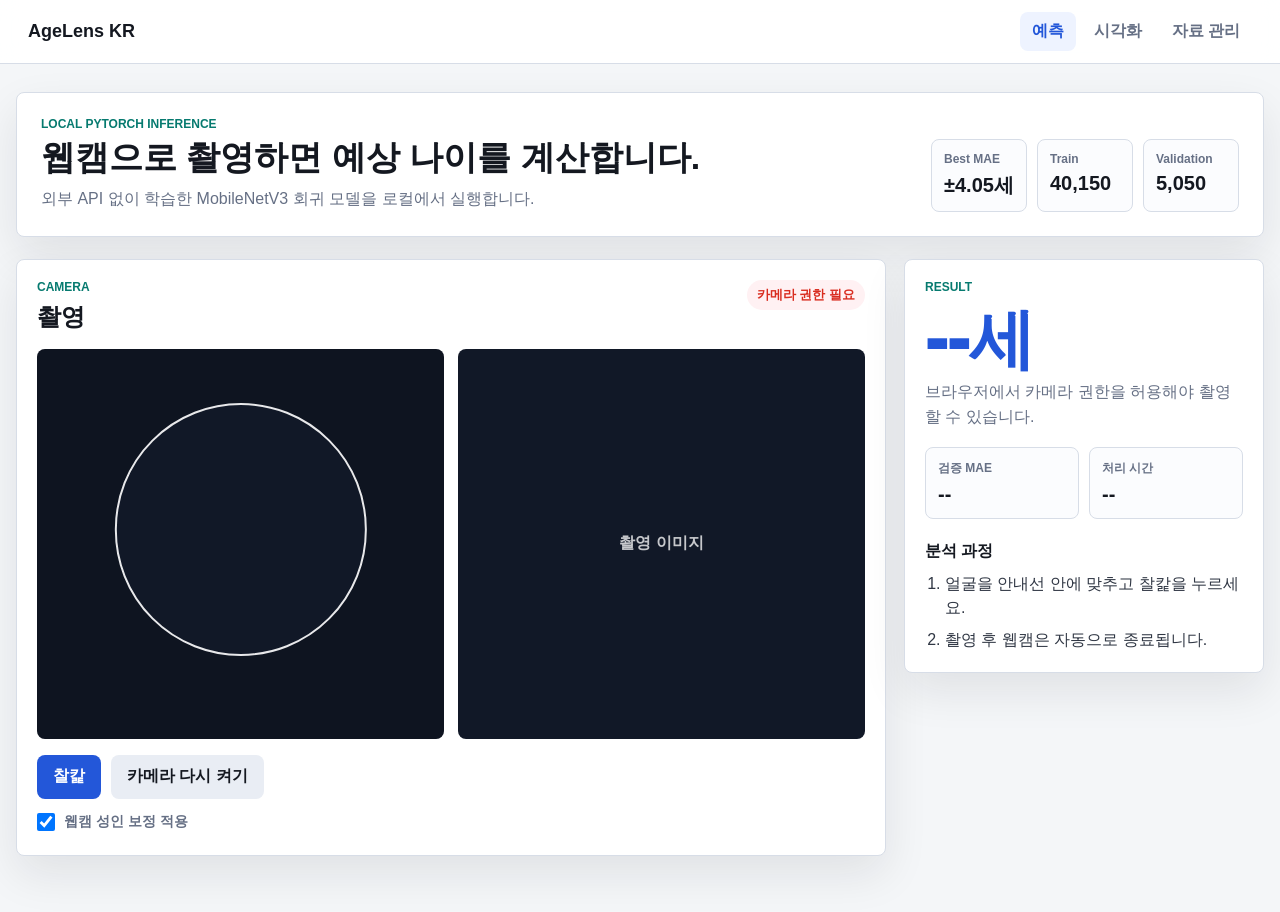
==== index.html @ 4bc0bea7 "Initial project setup" ====
<!doctype html>
<html lang="ko">
  <head>
    <meta charset="UTF-8" />
    <meta name="viewport" content="width=device-width, initial-scale=1.0" />
    <title>&#54620;&#44397;&#51064; &#50620;&#44404; &#45208;&#51060; &#50696;&#52769;</title>
    <link rel="stylesheet" href="style.css" />
  </head>
  <body>
    <header class="topbar">
      <a class="brand" href="/">AgeLens KR</a>
      <nav>
        <a href="/" aria-current="page">&#50696;&#52769;</a>
        <a href="/visualizations.html">&#49884;&#44033;&#54868;</a>
        <a href="/files.html">&#51088;&#47308; &#44288;&#47532;</a>
      </nav>
    </header>

    <main class="page">
      <section class="hero">
        <div>
          <p class="eyebrow">Local PyTorch Inference</p>
          <h1>&#50937;&#52896;&#51004;&#47196; &#52524;&#50689;&#54616;&#47732; &#50696;&#49345; &#45208;&#51060;&#47484; &#44228;&#49328;&#54633;&#45768;&#45796;.</h1>
          <p class="lead">&#50808;&#48512; API &#50630;&#51060; &#54617;&#49845;&#54620; MobileNetV3 &#54924;&#44480; &#47784;&#45944;&#51012; &#47196;&#52972;&#50640;&#49436; &#49892;&#54665;&#54633;&#45768;&#45796;.</p>
        </div>
        <div class="hero-stats">
          <div><span>Best MAE</span><strong>&#177;4.05&#49464;</strong></div>
          <div><span>Train</span><strong>40,150</strong></div>
          <div><span>Validation</span><strong>5,050</strong></div>
        </div>
      </section>

      <section class="workspace">
        <article class="camera-card">
          <div class="card-head">
            <div>
              <p class="eyebrow">Camera</p>
              <h2>&#52524;&#50689;</h2>
            </div>
            <span id="cameraStatus" class="status">&#52852;&#47700;&#46972; &#51456;&#48708; &#51473;</span>
          </div>

          <div class="camera-layout">
            <div class="video-box">
              <video id="video" autoplay playsinline muted></video>
              <div class="face-guide"></div>
            </div>
            <div class="shot-box">
              <canvas id="canvas" width="720" height="540"></canvas>
              <div id="placeholder" class="placeholder">&#52524;&#50689; &#51060;&#48120;&#51648;</div>
            </div>
          </div>

          <div class="button-row">
            <button id="captureBtn" class="primary-btn" type="button">&#52272;&#52865;</button>
            <button id="retryBtn" class="secondary-btn" type="button">&#52852;&#47700;&#46972; &#45796;&#49884; &#53020;&#44592;</button>
          </div>
          <label class="inline-check">
            <input id="webcamCorrection" type="checkbox" checked />
            <span>&#50937;&#52896; &#49457;&#51064; &#48372;&#51221; &#51201;&#50857;</span>
          </label>
        </article>

        <aside class="result-card">
          <p class="eyebrow">Result</p>
          <div id="resultAge" class="age-value">--&#49464;</div>
          <p id="resultRange" class="muted">&#52524;&#50689;&#54616;&#47732; &#50696;&#52769; &#44208;&#44284;&#44032; &#54364;&#49884;&#46121;&#45768;&#45796;.</p>
          <div class="metrics">
            <div><span>&#44160;&#51613; MAE</span><strong id="modelMae">--</strong></div>
            <div><span>&#52376;&#47532; &#49884;&#44036;</span><strong id="elapsed">--</strong></div>
          </div>
          <h3>&#48516;&#49437; &#44284;&#51221;</h3>
          <ol id="analysisList" class="analysis-list">
            <li>&#50620;&#44404;&#51012; &#50504;&#45236;&#49440; &#50504;&#50640; &#47582;&#52628;&#44256; &#52272;&#52865;&#51012; &#45572;&#47476;&#49464;&#50836;.</li>
            <li>&#52524;&#50689; &#54980; &#50937;&#52896;&#51008; &#51088;&#46041;&#51004;&#47196; &#51333;&#47308;&#46121;&#45768;&#45796;.</li>
          </ol>
        </aside>
      </section>
    </main>

    <script src="app.js"></script>
  </body>
</html>
---- style.css ----
:root {
  --bg: #f4f6f8;
  --panel: #ffffff;
  --ink: #141820;
  --muted: #667085;
  --line: #d7dde7;
  --blue: #2357d9;
  --blue-dark: #183ea6;
  --green: #067a6f;
  --red: #d92d20;
  --shadow: 0 18px 45px rgba(20, 24, 32, 0.09);
}

* {
  box-sizing: border-box;
}

body {
  margin: 0;
  min-height: 100vh;
  color: var(--ink);
  background: var(--bg);
  font-family: "Segoe UI", "Malgun Gothic", Arial, sans-serif;
}

a {
  color: inherit;
  text-decoration: none;
}

.topbar {
  position: sticky;
  top: 0;
  z-index: 10;
  display: flex;
  align-items: center;
  justify-content: space-between;
  gap: 18px;
  min-height: 64px;
  padding: 0 28px;
  border-bottom: 1px solid var(--line);
  background: rgba(255, 255, 255, 0.92);
  backdrop-filter: blur(12px);
}

.brand {
  font-size: 18px;
  font-weight: 900;
}

nav {
  display: flex;
  gap: 6px;
}

nav a {
  padding: 9px 12px;
  border-radius: 8px;
  color: var(--muted);
  font-weight: 750;
}

nav a[aria-current="page"],
nav a:hover {
  color: var(--blue);
  background: #eef3ff;
}

.page {
  width: min(1320px, calc(100% - 32px));
  margin: 0 auto;
  padding: 28px 0 56px;
}

.hero {
  display: flex;
  align-items: flex-end;
  justify-content: space-between;
  gap: 24px;
  margin-bottom: 22px;
  padding: 24px;
  border: 1px solid var(--line);
  border-radius: 8px;
  background: var(--panel);
  box-shadow: var(--shadow);
}

.hero.compact {
  align-items: flex-start;
}

.eyebrow {
  margin: 0 0 7px;
  color: var(--green);
  font-size: 12px;
  font-weight: 900;
  letter-spacing: 0;
  text-transform: uppercase;
}

h1,
h2,
h3,
p {
  margin-top: 0;
}

h1 {
  max-width: 780px;
  margin-bottom: 10px;
  font-size: 34px;
  line-height: 1.15;
}

h2 {
  margin-bottom: 0;
  font-size: 24px;
}

h3 {
  margin: 22px 0 10px;
  font-size: 16px;
}

.lead {
  max-width: 760px;
  margin-bottom: 0;
  color: var(--muted);
  line-height: 1.55;
}

.hero-stats {
  display: grid;
  grid-template-columns: repeat(3, minmax(96px, 1fr));
  gap: 10px;
}

.hero-stats div,
.metrics div {
  padding: 12px;
  border: 1px solid var(--line);
  border-radius: 8px;
  background: #fbfcfe;
}

.hero-stats span,
.metrics span {
  display: block;
  margin-bottom: 6px;
  color: var(--muted);
  font-size: 12px;
  font-weight: 700;
}

.hero-stats strong,
.metrics strong {
  font-size: 20px;
}

.workspace {
  display: grid;
  grid-template-columns: minmax(0, 1fr) 360px;
  gap: 18px;
  align-items: start;
}

.camera-card,
.result-card,
.upload-card,
.viz-card,
.file-card {
  border: 1px solid var(--line);
  border-radius: 8px;
  background: var(--panel);
  box-shadow: var(--shadow);
}

.camera-card,
.result-card,
.upload-card,
.file-card {
  padding: 20px;
}

.card-head {
  display: flex;
  align-items: flex-start;
  justify-content: space-between;
  gap: 12px;
  margin-bottom: 16px;
}

.status {
  display: inline-flex;
  align-items: center;
  min-height: 30px;
  padding: 0 10px;
  border-radius: 999px;
  color: #3730a3;
  background: #eef2ff;
  font-size: 13px;
  font-weight: 800;
}

.status.ready {
  color: #067647;
  background: #ecfdf3;
}

.status.error {
  color: var(--red);
  background: #fff1f3;
}

.camera-layout {
  display: grid;
  grid-template-columns: 1fr 1fr;
  gap: 14px;
}

.video-box,
.shot-box {
  position: relative;
  overflow: hidden;
  min-height: 390px;
  border-radius: 8px;
  background: #111827;
}

video,
canvas {
  display: block;
  width: 100%;
  height: 100%;
  min-height: 390px;
  object-fit: cover;
}

.face-guide {
  position: absolute;
  top: 14%;
  left: 50%;
  width: min(62%, 300px);
  aspect-ratio: 1;
  transform: translateX(-50%);
  border: 2px solid rgba(255, 255, 255, 0.9);
  border-radius: 50%;
  box-shadow: 0 0 0 999px rgba(0, 0, 0, 0.18);
  pointer-events: none;
}

.placeholder {
  position: absolute;
  inset: 0;
  display: grid;
  place-items: center;
  color: rgba(255, 255, 255, 0.76);
  font-weight: 850;
}

.button-row {
  display: flex;
  gap: 10px;
  margin-top: 16px;
}

.inline-check {
  display: inline-flex;
  grid-template-columns: none;
  align-items: center;
  gap: 9px;
  margin: 14px 0 0;
  color: var(--muted);
  font-size: 14px;
}

.inline-check input {
  width: 18px;
  height: 18px;
  margin: 0;
}

button {
  min-height: 44px;
  border: 0;
  border-radius: 8px;
  padding: 0 16px;
  font: inherit;
  font-weight: 850;
  cursor: pointer;
}

button:disabled {
  cursor: wait;
  opacity: 0.65;
}

.primary-btn {
  color: white;
  background: var(--blue);
}

.primary-btn:hover {
  background: var(--blue-dark);
}

.secondary-btn {
  color: var(--ink);
  background: #e9edf4;
}

.age-value {
  margin: 12px 0 8px;
  color: var(--blue);
  font-size: 66px;
  line-height: 1;
  font-weight: 950;
}

.muted {
  color: var(--muted);
  line-height: 1.55;
}

.metrics {
  display: grid;
  grid-template-columns: 1fr 1fr;
  gap: 10px;
  margin: 18px 0 4px;
}

.analysis-list {
  display: grid;
  gap: 8px;
  margin: 0;
  padding-left: 20px;
  color: #303744;
  line-height: 1.5;
}

.viz-toolbar {
  display: flex;
  align-items: center;
  justify-content: space-between;
  gap: 16px;
  margin-bottom: 16px;
  padding: 14px 16px;
  border: 1px solid var(--line);
  border-radius: 8px;
  background: var(--panel);
  box-shadow: var(--shadow);
}

.viz-toolbar label {
  display: flex;
  align-items: center;
  gap: 10px;
  margin: 0;
  white-space: nowrap;
}

.viz-toolbar input {
  width: 220px;
}

.viz-page-grid {
  display: grid;
  grid-template-columns: repeat(2, minmax(0, 1fr));
  gap: 16px;
  --viz-zoom: 1;
  --caption-size: 15px;
}

.viz-card {
  overflow: hidden;
  margin: 0;
}

.viz-card.wide {
  grid-column: span 2;
}

.viz-card img {
  display: block;
  width: 100%;
  aspect-ratio: calc(16 / 10 / var(--viz-zoom));
  object-fit: contain;
  background: white;
}

.viz-card figcaption {
  padding: 12px 14px;
  border-top: 1px solid var(--line);
  color: var(--muted);
  font-size: var(--caption-size);
  font-weight: 850;
}

.file-workspace {
  display: grid;
  grid-template-columns: 360px minmax(0, 1fr);
  gap: 18px;
  align-items: start;
}

label {
  display: grid;
  gap: 7px;
  margin-bottom: 14px;
  color: #333a46;
  font-weight: 850;
}

input,
textarea {
  width: 100%;
  border: 1px solid var(--line);
  border-radius: 8px;
  padding: 11px 12px;
  color: var(--ink);
  background: #fbfcfe;
  font: inherit;
}

textarea {
  resize: vertical;
}

.file-list {
  display: grid;
  gap: 12px;
}

.file-card {
  display: grid;
  grid-template-columns: minmax(0, 1fr) auto;
  gap: 14px;
  align-items: start;
}

.file-card h3 {
  margin: 0 0 6px;
}

.file-card p {
  margin-bottom: 8px;
}

.file-meta {
  color: var(--muted);
  font-size: 13px;
}

.preview {
  margin-top: 10px;
  padding: 12px;
  border: 1px solid var(--line);
  border-radius: 8px;
  background: #fbfcfe;
  color: #303744;
  white-space: pre-wrap;
  overflow: auto;
  max-height: 240px;
}

.preview img {
  max-width: 100%;
  border-radius: 8px;
}

.file-preview-note {
  color: var(--muted);
  font-size: 14px;
  line-height: 1.55;
}

@media (max-width: 1040px) {
  .hero,
  .workspace,
  .camera-layout,
  .file-workspace,
  .viz-page-grid {
    grid-template-columns: 1fr;
  }

  .viz-card.wide {
    grid-column: span 1;
  }

  .hero-stats {
    width: 100%;
  }
}

@media (max-width: 680px) {
  .topbar {
    align-items: flex-start;
    flex-direction: column;
    padding: 14px 16px;
  }

  nav {
    flex-wrap: wrap;
  }

  h1 {
    font-size: 28px;
  }

  .age-value {
    font-size: 54px;
  }
}
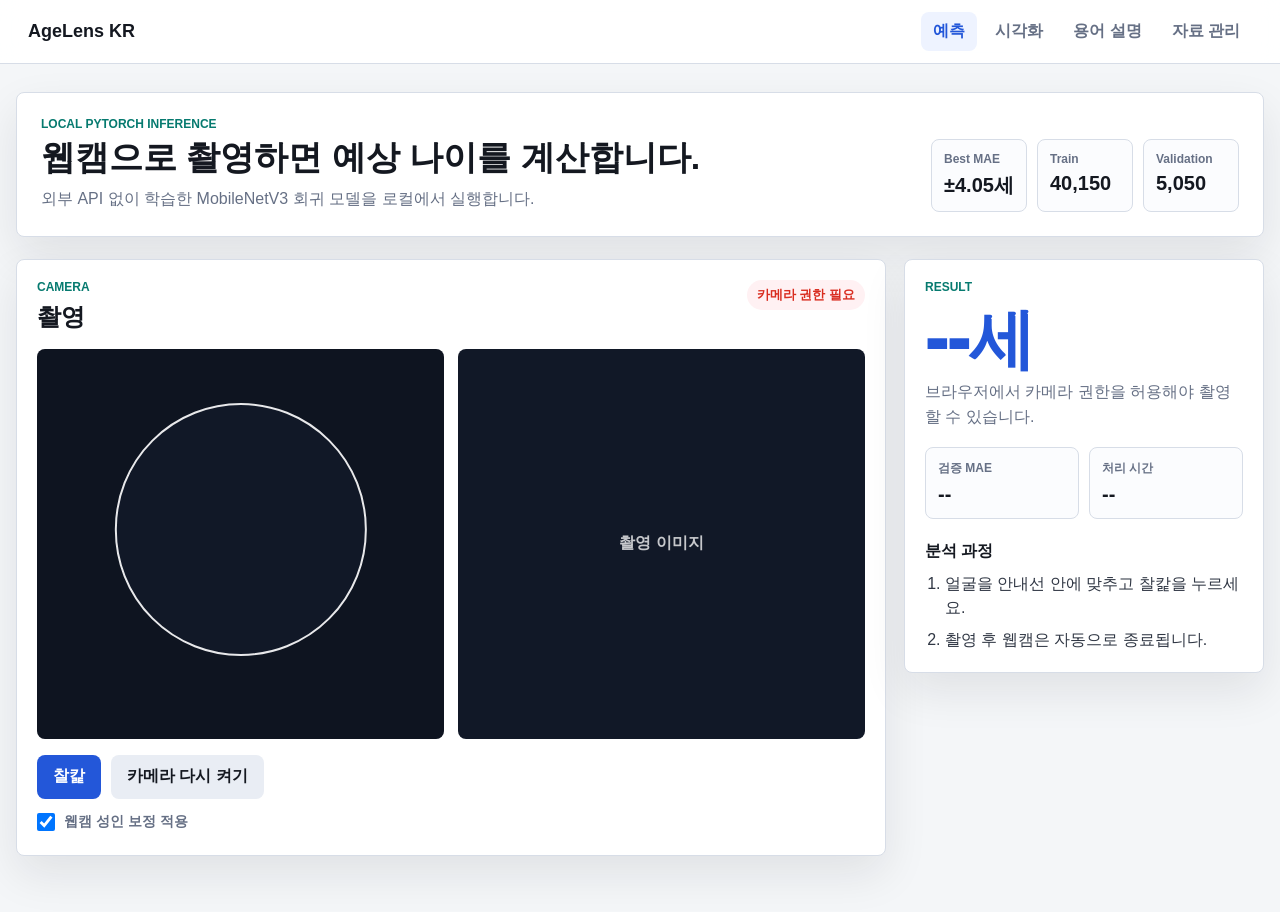
==== commit e8115156: "Add glossary page" ====
--- a/index.html
+++ b/index.html
@@ -12,6 +12,7 @@
       <nav>
         <a href="/" aria-current="page">&#50696;&#52769;</a>
         <a href="/visualizations.html">&#49884;&#44033;&#54868;</a>
+        <a href="/terms.html">&#50857;&#50612; &#49444;&#47749;</a>
         <a href="/files.html">&#51088;&#47308; &#44288;&#47532;</a>
       </nav>
     </header>
--- a/style.css
+++ b/style.css
@@ -396,6 +396,74 @@
   font-weight: 850;
 }
 
+.terms-grid {
+  display: grid;
+  grid-template-columns: repeat(2, minmax(0, 1fr));
+  gap: 14px;
+}
+
+.term-card {
+  border: 1px solid var(--line);
+  border-radius: 8px;
+  padding: 20px;
+  background: var(--panel);
+  box-shadow: var(--shadow);
+}
+
+.term-card h2 {
+  margin: 0 0 8px;
+  font-size: 19px;
+}
+
+.term-card p {
+  margin: 0;
+  color: var(--muted);
+  line-height: 1.65;
+}
+
+.terms-panel {
+  border: 1px solid var(--line);
+  border-radius: 8px;
+  padding: 22px;
+  background: var(--panel);
+  box-shadow: var(--shadow);
+}
+
+.term-table-wrap {
+  overflow-x: auto;
+}
+
+.term-table {
+  width: 100%;
+  border-collapse: collapse;
+  min-width: 760px;
+}
+
+.term-table th,
+.term-table td {
+  border-bottom: 1px solid var(--line);
+  padding: 15px 14px;
+  text-align: left;
+  vertical-align: top;
+}
+
+.term-table th {
+  color: #111827;
+  background: #f3f6fb;
+  font-size: 15px;
+}
+
+.term-table td:first-child {
+  width: 220px;
+  color: #111827;
+  font-weight: 850;
+}
+
+.term-table td:last-child {
+  color: #3d4654;
+  line-height: 1.65;
+}
+
 .file-workspace {
   display: grid;
   grid-template-columns: 360px minmax(0, 1fr);
@@ -479,7 +547,8 @@
   .workspace,
   .camera-layout,
   .file-workspace,
-  .viz-page-grid {
+  .viz-page-grid,
+  .terms-grid {
     grid-template-columns: 1fr;
   }
 
@@ -511,3 +580,75 @@
     font-size: 54px;
   }
 }
+
+/* 시각화 설명 박스 */
+.viz-description {
+  padding: 16px 18px 20px;
+  border-top: 1px solid #e5e7eb;
+  background: #ffffff;
+}
+
+.viz-description h3 {
+  margin: 0 0 8px;
+  font-size: 17px;
+  font-weight: 700;
+  color: #111827;
+}
+
+.viz-description p {
+  margin: 0;
+  font-size: 15px;
+  line-height: 1.65;
+  color: #374151;
+}
+
+/* 시각화 그래프 크기 조절 + 저시력 사용자용 큰 보기 */
+:root {
+  --viz-scale: 1;
+}
+
+.viz-page-grid.large-view {
+  grid-template-columns: 1fr;
+}
+
+.viz-page-grid.large-view .viz-card,
+.viz-page-grid.large-view .viz-card.wide {
+  grid-column: span 1;
+}
+
+.viz-card {
+  overflow: hidden;
+}
+
+.viz-card img,
+img[src*="assets/visualizations"] {
+  width: min(calc(88% * var(--viz-scale)), 100%);
+  max-width: 100%;
+  height: auto;
+  display: block;
+  margin: 18px auto;
+  object-fit: contain;
+  background: #ffffff;
+  transition: width 0.2s ease;
+}
+
+.viz-page-grid.large-view .viz-card img,
+.viz-page-grid.large-view img[src*="assets/visualizations"] {
+  width: 100%;
+  max-width: 100%;
+  margin: 22px auto;
+}
+
+.viz-page-grid.large-view .viz-card figcaption {
+  font-size: 18px;
+  line-height: 1.6;
+}
+
+.viz-page-grid.large-view .viz-description h3 {
+  font-size: 21px;
+}
+
+.viz-page-grid.large-view .viz-description p {
+  font-size: 18px;
+  line-height: 1.8;
+}
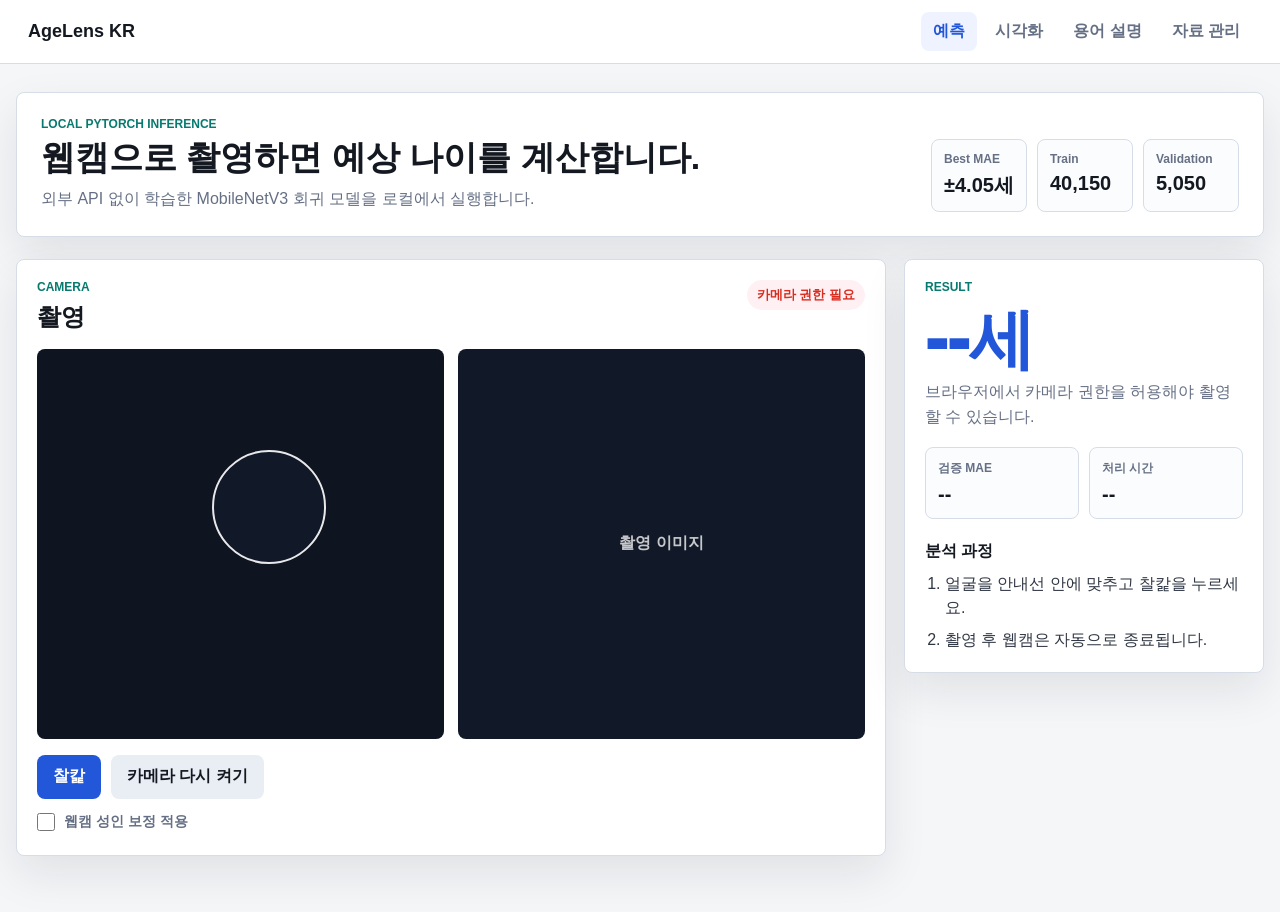
==== commit 94e7654b: "Add EfficientNet v3 age training" ====
--- a/index.html
+++ b/index.html
@@ -57,7 +57,7 @@
             <button id="retryBtn" class="secondary-btn" type="button">&#52852;&#47700;&#46972; &#45796;&#49884; &#53020;&#44592;</button>
           </div>
           <label class="inline-check">
-            <input id="webcamCorrection" type="checkbox" checked />
+            <input id="webcamCorrection" type="checkbox" />
             <span>&#50937;&#52896; &#49457;&#51064; &#48372;&#51221; &#51201;&#50857;</span>
           </label>
         </article>
--- a/style.css
+++ b/style.css
@@ -238,9 +238,9 @@
 
 .face-guide {
   position: absolute;
-  top: 14%;
-  left: 50%;
-  width: min(62%, 300px);
+  top: 26%;
+  left: 57%;
+  width: min(28%, 150px);
   aspect-ratio: 1;
   transform: translateX(-50%);
   border: 2px solid rgba(255, 255, 255, 0.9);
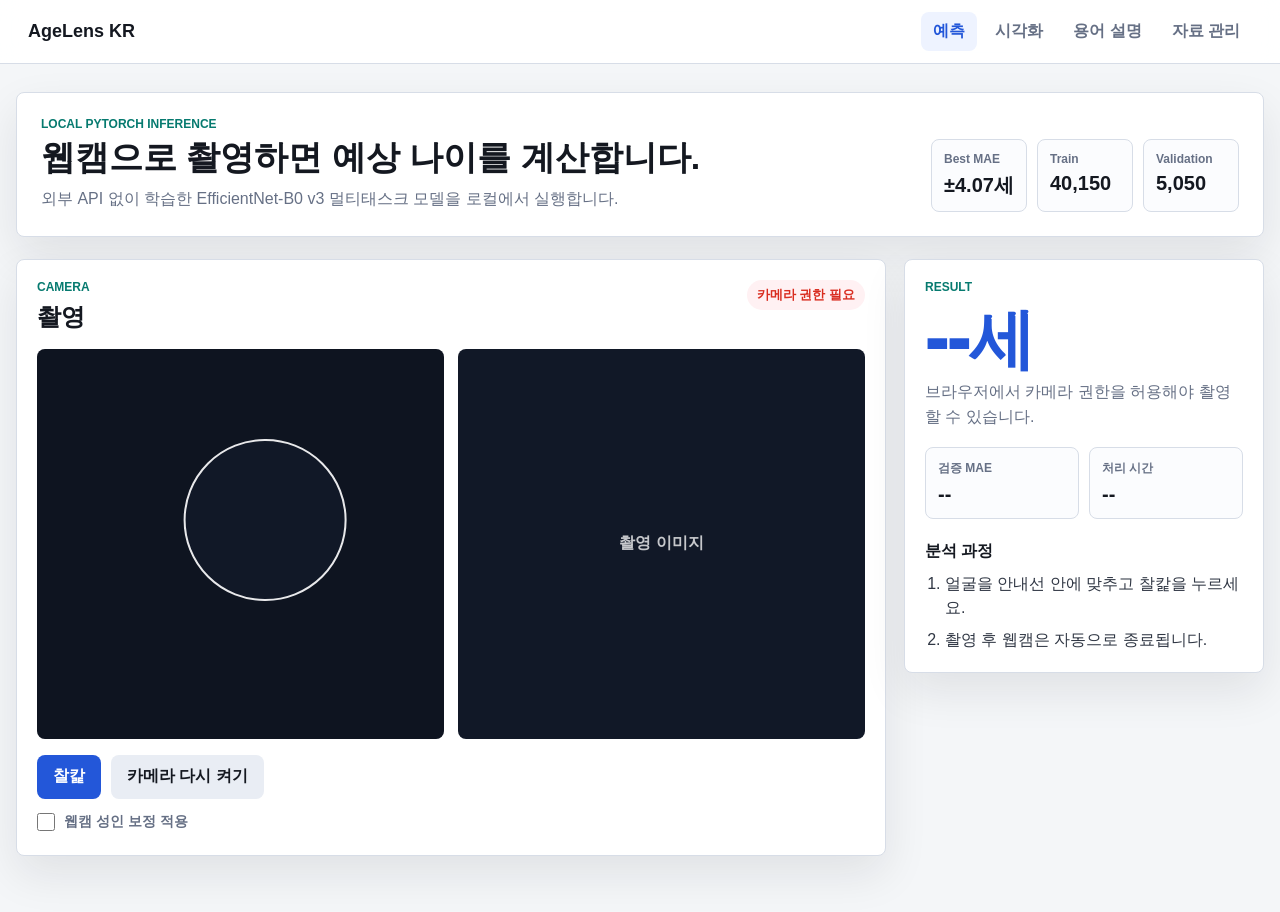
==== commit 902ba64d: "Use EfficientNet v3 for web inference" ====
--- a/index.html
+++ b/index.html
@@ -22,10 +22,10 @@
         <div>
           <p class="eyebrow">Local PyTorch Inference</p>
           <h1>&#50937;&#52896;&#51004;&#47196; &#52524;&#50689;&#54616;&#47732; &#50696;&#49345; &#45208;&#51060;&#47484; &#44228;&#49328;&#54633;&#45768;&#45796;.</h1>
-          <p class="lead">&#50808;&#48512; API &#50630;&#51060; &#54617;&#49845;&#54620; MobileNetV3 &#54924;&#44480; &#47784;&#45944;&#51012; &#47196;&#52972;&#50640;&#49436; &#49892;&#54665;&#54633;&#45768;&#45796;.</p>
+          <p class="lead">외부 API 없이 학습한 EfficientNet-B0 v3 멀티태스크 모델을 로컬에서 실행합니다.</p>
         </div>
         <div class="hero-stats">
-          <div><span>Best MAE</span><strong>&#177;4.05&#49464;</strong></div>
+          <div><span>Best MAE</span><strong>±4.07세</strong></div>
           <div><span>Train</span><strong>40,150</strong></div>
           <div><span>Validation</span><strong>5,050</strong></div>
         </div>
--- a/style.css
+++ b/style.css
@@ -238,9 +238,9 @@
 
 .face-guide {
   position: absolute;
-  top: 26%;
-  left: 57%;
-  width: min(28%, 150px);
+  top: 23%;
+  left: 56%;
+  width: min(40%, 220px);
   aspect-ratio: 1;
   transform: translateX(-50%);
   border: 2px solid rgba(255, 255, 255, 0.9);
@@ -369,6 +369,15 @@
   gap: 16px;
   --viz-zoom: 1;
   --caption-size: 15px;
+}
+
+.viz-section-title {
+  margin-top: 8px;
+}
+
+.viz-section-title h2 {
+  margin: 0;
+  font-size: 24px;
 }
 
 .viz-card {
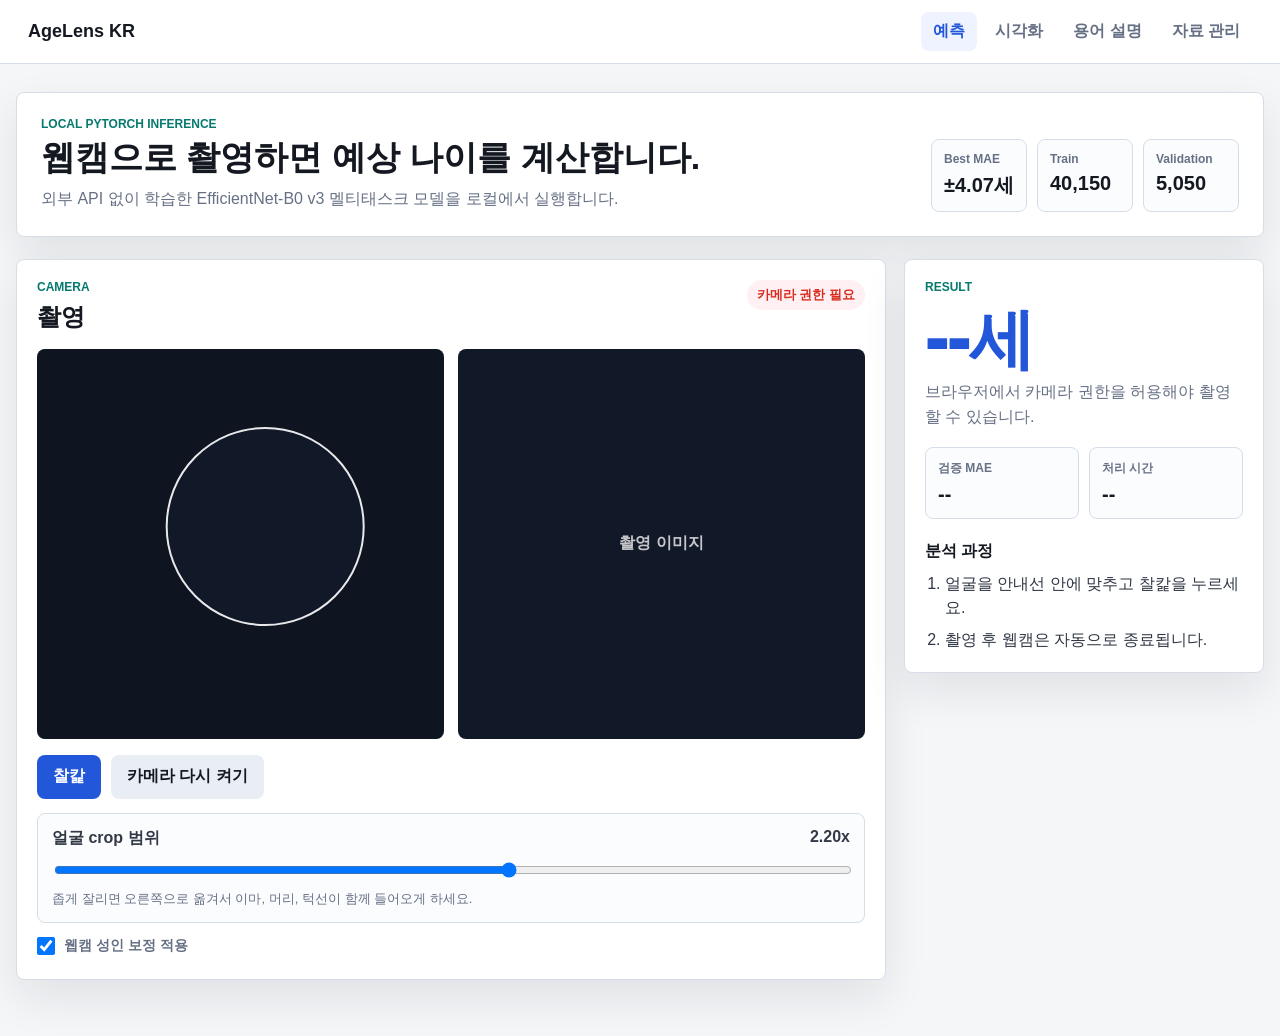
==== commit bb7eb973: "Improve webcam crop and adult calibration" ====
--- a/index.html
+++ b/index.html
@@ -22,10 +22,10 @@
         <div>
           <p class="eyebrow">Local PyTorch Inference</p>
           <h1>&#50937;&#52896;&#51004;&#47196; &#52524;&#50689;&#54616;&#47732; &#50696;&#49345; &#45208;&#51060;&#47484; &#44228;&#49328;&#54633;&#45768;&#45796;.</h1>
-          <p class="lead">외부 API 없이 학습한 EfficientNet-B0 v3 멀티태스크 모델을 로컬에서 실행합니다.</p>
+          <p class="lead">&#50808;&#48512; API &#50630;&#51060; &#54617;&#49845;&#54620; EfficientNet-B0 v3 &#47708;&#54000;&#53468;&#49828;&#53356; &#47784;&#45944;&#51012; &#47196;&#52972;&#50640;&#49436; &#49892;&#54665;&#54633;&#45768;&#45796;.</p>
         </div>
         <div class="hero-stats">
-          <div><span>Best MAE</span><strong>±4.07세</strong></div>
+          <div><span>Best MAE</span><strong>&#177;4.07&#49464;</strong></div>
           <div><span>Train</span><strong>40,150</strong></div>
           <div><span>Validation</span><strong>5,050</strong></div>
         </div>
@@ -44,7 +44,7 @@
           <div class="camera-layout">
             <div class="video-box">
               <video id="video" autoplay playsinline muted></video>
-              <div class="face-guide"></div>
+              <div id="faceGuide" class="face-guide"></div>
             </div>
             <div class="shot-box">
               <canvas id="canvas" width="720" height="540"></canvas>
@@ -56,8 +56,17 @@
             <button id="captureBtn" class="primary-btn" type="button">&#52272;&#52865;</button>
             <button id="retryBtn" class="secondary-btn" type="button">&#52852;&#47700;&#46972; &#45796;&#49884; &#53020;&#44592;</button>
           </div>
+
+          <div class="capture-controls">
+            <label class="range-control">
+              <span>&#50620;&#44404; crop &#48276;&#50948; <strong id="cropScaleValue">2.20x</strong></span>
+              <input id="cropScale" type="range" min="1.40" max="2.80" step="0.05" value="2.20" />
+            </label>
+            <p class="control-note">&#51329;&#44172; &#51096;&#47532;&#47732; &#50724;&#47480;&#51901;&#51004;&#47196; &#50734;&#44200;&#49436; &#51060;&#47560;, &#47672;&#47532;, &#53553;&#49440;&#51060; &#54632;&#44760; &#46308;&#50612;&#50724;&#44172; &#54616;&#49464;&#50836;.</p>
+          </div>
+
           <label class="inline-check">
-            <input id="webcamCorrection" type="checkbox" />
+            <input id="webcamCorrection" type="checkbox" checked />
             <span>&#50937;&#52896; &#49457;&#51064; &#48372;&#51221; &#51201;&#50857;</span>
           </label>
         </article>
--- a/style.css
+++ b/style.css
@@ -238,9 +238,9 @@
 
 .face-guide {
   position: absolute;
-  top: 23%;
+  top: 20%;
   left: 56%;
-  width: min(40%, 220px);
+  width: min(49%, 274px);
   aspect-ratio: 1;
   transform: translateX(-50%);
   border: 2px solid rgba(255, 255, 255, 0.9);
@@ -262,6 +262,39 @@
   display: flex;
   gap: 10px;
   margin-top: 16px;
+}
+
+.capture-controls {
+  margin-top: 14px;
+  padding: 14px;
+  border: 1px solid var(--line);
+  border-radius: 8px;
+  background: #fbfcfe;
+}
+
+.range-control {
+  display: grid;
+  gap: 10px;
+  margin: 0;
+}
+
+.range-control span {
+  display: flex;
+  justify-content: space-between;
+  gap: 12px;
+  color: #333a46;
+  font-weight: 850;
+}
+
+.range-control input {
+  padding: 0;
+}
+
+.control-note {
+  margin: 8px 0 0;
+  color: var(--muted);
+  font-size: 13px;
+  line-height: 1.5;
 }
 
 .inline-check {
